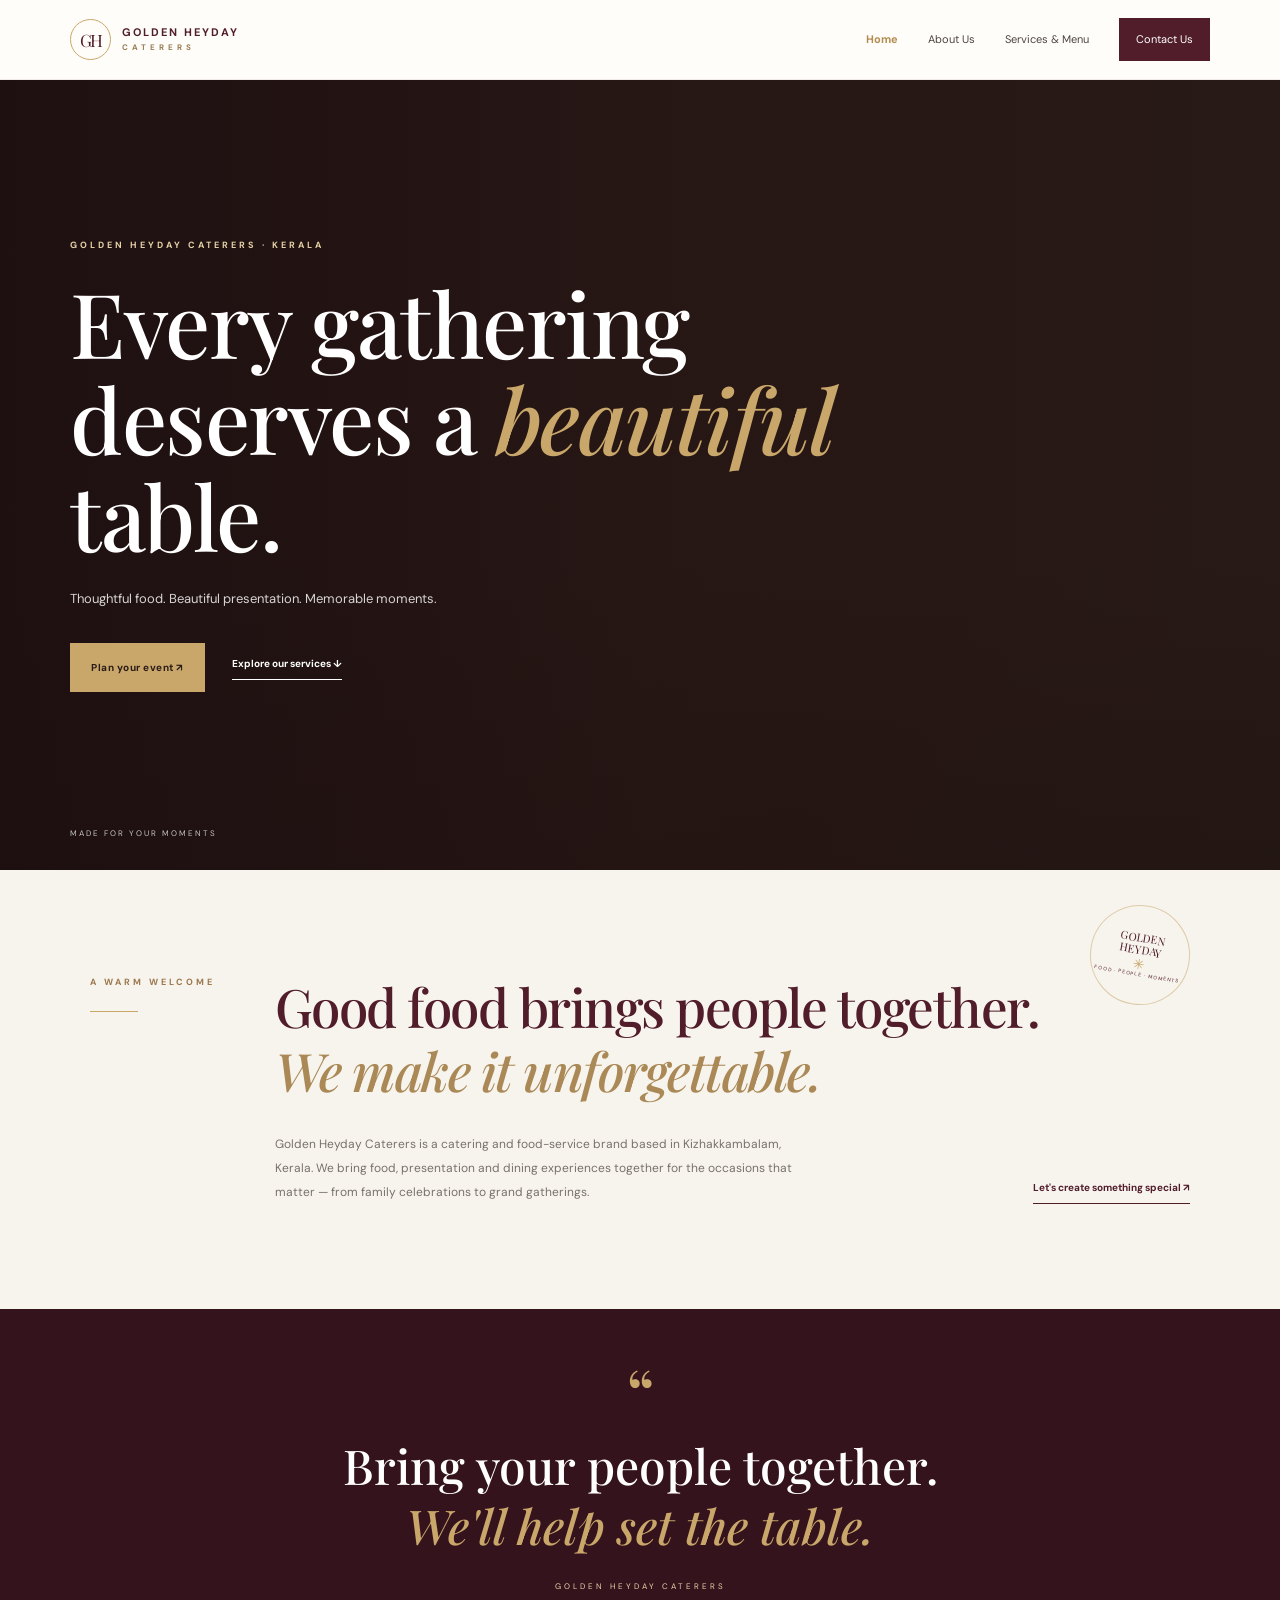
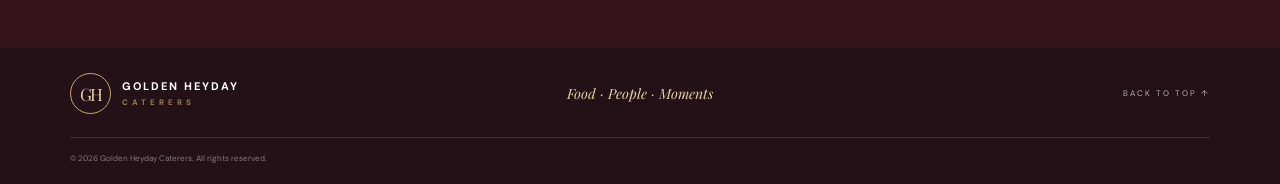
==== index.html @ 886fbc07 "project done" ====
<!DOCTYPE html>
<html lang="en">

<head>
    <meta charset="utf-8" />
    <meta content="width=device-width,initial-scale=1" name="viewport" />
    <meta content="Golden Heyday Caterers — catering for weddings, celebrations and corporate events across Kerala." name="description" />
    <title>Golden Heyday Caterers | Moments Made Memorable</title>
    <link href="https://fonts.googleapis.com" rel="preconnect" />
    <link href="https://fonts.googleapis.com/css2?family=DM+Sans:wght@400;500;600;700&amp;family=Playfair+Display:wght@500;600;700&amp;display=swap" rel="stylesheet" />
    <link href="style.css" rel="stylesheet" />
</head>

<body>

    <header class="header">

        <a class="brand" href="index.html">
            <span class="monogram">GH</span>
            <span>
                GOLDEN HEYDAY
                <small>CATERERS</small>
            </span>
        </a>

        <input id="navcheck" type="checkbox" />

        <label class="hamb" for="navcheck">
            <i></i>
            <i></i>
        </label>

        <nav>
            <a aria-current="page" href="index.html">Home</a>
            <a href="about.html">About Us</a>
            <a href="services.html">Services &amp; Menu</a>
            <a class="navcta" href="contact.html">Contact Us</a>
        </nav>

    </header>

    <main>

        <section class="hero" id="home">

            <div class="hero-overlay"></div>

            <div class="hero-content">

                <p class="eyebrow gold">
                    GOLDEN HEYDAY CATERERS · KERALA
                </p>

                <h1>
                    Every gathering
                    <br />
                    deserves a <em>beautiful</em>
                    <br />
                    table.
                </h1>

                <p class="hero-sub">
                    Thoughtful food. Beautiful presentation. Memorable moments.
                </p>

                <div class="actions">

                    <a class="btn goldbtn" href="contact.html">
                        Plan your event ↗
                    </a>

                    <a class="underlink" href="services.html">
                        Explore our services ↓
                    </a>

                </div>

            </div>

            <span class="hero-foot">
                MADE FOR YOUR MOMENTS
            </span>

        </section>

        <section class="intro section" id="about">

            <div>
                <p class="eyebrow">A WARM WELCOME</p>
                <span class="rule"></span>
            </div>

            <div>

                <h2>
                    Good food brings people together.
                    <br />
                    <em>We make it unforgettable.</em>
                </h2>

                <div class="intro-bottom">

                    <p>
                        Golden Heyday Caterers is a catering and food-service
                        brand based in Kizhakkambalam, Kerala. We bring food,
                        presentation and dining experiences together for the
                        occasions that matter — from family celebrations to
                        grand gatherings.
                    </p>

                    <a class="underlink darklink" href="contact.html">
                        Let's create something special ↗
                    </a>

                </div>

            </div>

            <div class="stamp">
                GOLDEN
                <br />
                HEYDAY
                <span>✳</span>
                <small>FOOD · PEOPLE · MOMENTS</small>
            </div>

        </section>

        <section class="quote">

            <b>“</b>

            <p>
                Bring your people together.
                <br />
                <em>We'll help set the table.</em>
            </p>

            <small>
                GOLDEN HEYDAY CATERERS
            </small>

        </section>

    </main>

    <footer>

        <a class="brand footerbrand" href="index.html">
            <span class="monogram">GH</span>
            <span>
                GOLDEN HEYDAY
                <small>CATERERS</small>
            </span>
        </a>

        <p>Food · People · Moments</p>

        <a class="top" href="index.html">
            BACK TO TOP ↑
        </a>

        <small class="copyright">
            © 2026 Golden Heyday Caterers. All rights reserved.
        </small>

    </footer>

</body>
</html>
---- style.css ----
:root {
    --wine: #511d2b;
    --dark: #35131d;
    --gold: #c9a76a;
    --pale: #e6d2a7;
    --ivory: #f7f4ee;
    --paper: #fffdf9;
    --ink: #292321;
    --muted: #79716b;
    --line: rgba(81, 29, 43, .16);
    --serif: "Playfair Display", Georgia, serif;
    --sans: "DM Sans", Arial, sans-serif;
}

* {
    box-sizing: border-box;
    margin: 0;
    padding: 0;
}

html {
    scroll-behavior: smooth;
    scroll-padding-top: 80px;
}

body {
    background: var(--paper);
    color: var(--ink);
    font-family: var(--sans);
    line-height: 1.65;
}

a {
    color: inherit;
    text-decoration: none;
}

.header {
    height: 80px;
    position: sticky;
    top: 0;
    z-index: 10;
    background: rgba(255, 253, 249, .96);
    backdrop-filter: blur(12px);
    border-bottom: 1px solid rgba(81, 29, 43, .08);
    display: flex;
    align-items: center;
    justify-content: space-between;
    padding: 0 5.5%;
}

.brand {
    display: flex;
    align-items: center;
    gap: 11px;
    color: var(--wine);
    font-size: 11px;
    font-weight: 700;
    letter-spacing: 2px;
    line-height: 1.2;
}

.brand small {
    display: block;
    font-size: 8px;
    letter-spacing: 4px;
    margin-top: 4px;
    color: #987b52;
}

.monogram {
    width: 41px;
    height: 41px;
    border: 1px solid var(--gold);
    border-radius: 50%;
    display: grid;
    place-items: center;
    font: 17px var(--serif);
    letter-spacing: -2px;
}

.header nav {
    display: flex;
    align-items: center;
    gap: 30px;
    font-size: 11px;
    color: #4d4541;
}

.header nav a:not(.navcta):hover {
    color: #b28c50;
}

.navcta {
    background: var(--wine);
    color: white;
    padding: 12px 17px;
    transition: .25s;
}

.navcta:hover {
    background: #713047;
    transform: translateY(-2px);
}

#navcheck,
.hamb {
    display: none;
}

.hero {
    height: min(790px, calc(100vh - 80px));
    min-height: 620px;
    position: relative;
    display: flex;
    align-items: center;
    color: white;
    background: #291b17 url("https://images.unsplash.com/photo-1511795409834-ef04bbd61622?auto=format&fit=crop&w=2000&q=85") center/cover no-repeat;
}

.hero-overlay {
    position: absolute;
    inset: 0;
    background: linear-gradient(90deg, rgba(28, 14, 16, .84), rgba(36, 18, 18, .55) 50%, rgba(26, 15, 14, .1)),
                linear-gradient(0deg, rgba(20, 12, 10, .25), transparent 40%);
}

.hero-content {
    position: relative;
    width: 89%;
    max-width: 1180px;
    margin: auto;
    padding-bottom: 20px;
}

.eyebrow {
    font-size: 9px;
    letter-spacing: 3px;
    font-weight: 700;
    color: #9b784d;
    margin-bottom: 21px;
}

.gold {
    color: var(--pale);
}

h1,
h2 {
    font-family: var(--serif);
    font-weight: 500;
    letter-spacing: -1.5px;
}

h1 {
    font-size: clamp(54px, 7vw, 91px);
    line-height: 1.08;
}

h1 em,
h2 em,
.quote em {
    color: var(--gold);
    font-weight: 500;
}

.hero-sub {
    margin-top: 24px;
    color: rgba(255, 255, 255, .82);
    font-size: 13px;
}

.actions {
    display: flex;
    align-items: center;
    gap: 27px;
    margin-top: 34px;
    flex-wrap: wrap;
}

.btn {
    display: inline-flex;
    align-items: center;
    justify-content: center;
    min-height: 49px;
    padding: 0 21px;
    font-size: 10px;
    font-weight: 700;
    letter-spacing: .5px;
    transition: .25s;
}

.btn:hover {
    transform: translateY(-3px);
}

.goldbtn {
    background: var(--gold);
    color: #291b17;
}

.goldbtn:hover {
    background: #dfc48e;
}

.underlink {
    display: inline-block;
    font-size: 10px;
    font-weight: 700;
    padding-bottom: 7px;
    border-bottom: 1px solid currentColor;
    transition: gap .25s;
}

.underlink:hover {
    letter-spacing: .5px;
}

.hero .underlink {
    color: white;
}

.darklink {
    color: var(--wine);
}

.hero-foot {
    position: absolute;
    bottom: 30px;
    left: 5.5%;
    font-size: 8px;
    letter-spacing: 2px;
    color: rgba(255, 255, 255, .75);
}

.section {
    padding: 105px max(7%, calc((100% - 1120px)/2));
}

.intro {
    display: grid;
    grid-template-columns: 155px 1fr;
    gap: 30px;
    background: var(--ivory);
    position: relative;
}

.rule {
    display: block;
    width: 48px;
    height: 1px;
    background: var(--gold);
}

h2 {
    font-size: clamp(35px, 4.2vw, 53px);
    line-height: 1.2;
    color: var(--wine);
}

.intro h2 em,
.section h2 em,
.menu h2 em,
.locations h2 em {
    color: #aa8956;
}

.intro-bottom {
    display: flex;
    align-items: flex-end;
    justify-content: space-between;
    gap: 45px;
    margin-top: 30px;
}

.intro-bottom p,
.locations > div > p:not(.eyebrow) {
    max-width: 520px;
    color: var(--muted);
    font-size: 12px;
    line-height: 2;
}

.intro-bottom .underlink {
    white-space: nowrap;
}

.stamp {
    position: absolute;
    right: 7%;
    top: 35px;
    width: 100px;
    height: 100px;
    border: 1px solid #c9a76a88;
    border-radius: 50%;
    display: grid;
    place-content: center;
    text-align: center;
    color: var(--wine);
    font: 11px/1.1 var(--serif);
    transform: rotate(10deg);
}

.stamp span {
    color: var(--gold);
    font-size: 14px;
}

.stamp small {
    font: 5px var(--sans);
    letter-spacing: 1px;
}

.split {
    display: grid;
    grid-template-columns: 1fr 1fr;
    min-height: 540px;
    background: var(--wine);
    color: white;
}

.split-photo {
    background: url("https://images.unsplash.com/photo-1555244162-803834f70033?auto=format&fit=crop&w=1200&q=85") center/cover;
}

.split-copy {
    align-self: center;
    padding: 85px clamp(40px, 8vw, 115px);
}

.split-copy h2,
.contact h2 {
    color: white;
    font-size: clamp(39px, 4.5vw, 57px);
}

.split-copy > p:not(.eyebrow),
.contact-inner > p:not(.eyebrow) {
    color: #ffffffb8;
    font-size: 12px;
    line-height: 2;
    max-width: 410px;
    margin: 23px 0 29px;
}

.outlinebtn {
    border: 1px solid #e6d2a7aa;
    color: white;
    background: transparent;
}

.outlinebtn:hover {
    background: var(--gold);
    color: var(--dark);
}

.section-head {
    display: flex;
    align-items: flex-end;
    justify-content: space-between;
    gap: 40px;
    margin-bottom: 45px;
}

.section-head > p {
    max-width: 300px;
    color: var(--muted);
    font-size: 11px;
    line-height: 2;
    padding-bottom: 7px;
}

.cards {
    display: grid;
    grid-template-columns: repeat(4, 1fr);
    gap: 13px;
}

.service {
    min-height: 370px;
    position: relative;
    overflow: hidden;
    color: white;
    background-size: cover;
    background-position: center;
    isolation: isolate;
    transition: transform .3s;
}

.service:before {
    content: "";
    position: absolute;
    inset: 0;
    z-index: -1;
    background: linear-gradient(0deg, rgba(30, 15, 16, .9), rgba(30, 15, 16, .04) 80%);
}

.service:hover {
    transform: translateY(-7px);
}

.wedding {
    background-image: url("https://images.unsplash.com/photo-1519741497674-611481863552?auto=format&fit=crop&w=700&q=80");
}

.family {
    background-image: url("https://images.unsplash.com/photo-1464366400600-7168b8af9bc3?auto=format&fit=crop&w=700&q=80");
}

.corporate {
    background-image: url("https://images.unsplash.com/photo-1511578314322-379afb476865?auto=format&fit=crop&w=700&q=80");
}

.kerala {
    background-image: url("https://images.unsplash.com/photo-1547592180-85f173990554?auto=format&fit=crop&w=700&q=80");
}

.service > span {
    position: absolute;
    top: 18px;
    left: 18px;
    font-size: 9px;
    letter-spacing: 2px;
    color: var(--pale);
}

.service > div {
    position: absolute;
    bottom: 20px;
    left: 20px;
    right: 18px;
}

.service small {
    font-size: 7px;
    letter-spacing: 2px;
    color: var(--pale);
}

.service h3 {
    font: 500 25px/1.15 var(--serif);
    margin-top: 8px;
}

.service a {
    position: absolute;
    right: 0;
    bottom: 0;
    width: 31px;
    height: 31px;
    border: 1px solid #ffffffaa;
    border-radius: 50%;
    display: grid;
    place-items: center;
}

.service a:hover {
    background: var(--gold);
    color: var(--wine);
}

.note {
    font-size: 9px;
    color: #948b83;
    line-height: 1.8;
    margin-top: 18px;
}

.menu {
    background: var(--ivory);
    display: grid;
    grid-template-columns: .92fr 1.08fr;
    gap: 8%;
    align-items: center;
}

.menu-photo {
    min-height: 630px;
    background: url("https://images.unsplash.com/photo-1547592180-85f173990554?auto=format&fit=crop&w=1100&q=85") center/cover;
}

.menu-copy > p:not(.eyebrow) {
    color: var(--muted);
    font-size: 11px;
    line-height: 2;
}

.menu-list {
    margin: 25px 0 12px;
    border-top: 1px solid var(--line);
}

.menu-list > div {
    display: grid;
    grid-template-columns: 30px 1fr;
    column-gap: 10px;
    padding: 13px 0;
    border-bottom: 1px solid var(--line);
}

.menu-list b {
    grid-row: span 2;
    color: #b18e58;
    font-size: 9px;
    padding-top: 3px;
}

.menu-list strong {
    color: var(--wine);
    font: 600 16px var(--serif);
}

.menu-list small {
    color: var(--muted);
    font-size: 9px;
    margin-top: 3px;
}

.menu-copy .underlink {
    margin-top: 18px;
}

.formats .section-head {
    margin-bottom: 32px;
}

.format-grid {
    display: grid;
    grid-template-columns: repeat(3, 1fr);
    border-block: 1px solid var(--line);
}

.format-grid article {
    padding: 32px 30px 35px 0;
}

.format-grid article + article {
    border-left: 1px solid var(--line);
    padding-left: 30px;
}

.format-grid span {
    color: var(--gold);
    font-size: 22px;
}

.format-grid h3 {
    font: 500 23px var(--serif);
    color: var(--wine);
    margin: 13px 0 8px;
}

.format-grid p {
    font-size: 10px;
    line-height: 1.9;
    color: var(--muted);
    max-width: 270px;
}

.quote {
    min-height: 330px;
    background: var(--dark);
    color: white;
    display: flex;
    flex-direction: column;
    justify-content: center;
    align-items: center;
    text-align: center;
    padding: 55px 20px;
}

.quote > b {
    font: 70px/.8 var(--serif);
    color: var(--gold);
}

.quote p {
    font: 500 clamp(31px, 4vw, 48px)/1.25 var(--serif);
    margin: 15px 0 25px;
}

.quote small {
    font-size: 8px;
    letter-spacing: 3px;
    color: var(--pale);
}

.locations {
    background: var(--ivory);
    display: grid;
    grid-template-columns: 1fr 1fr;
    gap: 12%;
    align-items: center;
}

.locations > div > p:not(.eyebrow) {
    margin: 22px 0;
}

.places {
    border-top: 1px solid var(--line);
}

.places > div {
    display: grid;
    grid-template-columns: 38px 1fr;
    padding: 16px 0;
    border-bottom: 1px solid var(--line);
}

.places b {
    grid-row: span 2;
    color: #b18e58;
    font-size: 9px;
    padding-top: 5px;
}

.places strong {
    font: 500 21px var(--serif);
    color: var(--wine);
}

.places small {
    font-size: 9px;
    color: var(--muted);
}

.faq-list {
    max-width: 850px;
    margin-left: auto;
    border-top: 1px solid var(--line);
}

details {
    border-bottom: 1px solid var(--line);
    padding: 0 5px;
}

summary {
    list-style: none;
    cursor: pointer;
    display: flex;
    justify-content: space-between;
    align-items: center;
    padding: 21px 0;
    color: var(--wine);
    font: 500 18px var(--serif);
}

summary::-webkit-details-marker {
    display: none;
}

summary span {
    color: #b18e58;
    font: 300 23px var(--sans);
    transition: transform .2s;
}

details[open] summary span {
    transform: rotate(45deg);
}

details p {
    max-width: 700px;
    padding: 0 35px 22px 0;
    color: var(--muted);
    font-size: 11px;
    line-height: 2;
}

.contact {
    background: linear-gradient(90deg, rgba(38, 13, 22, .94), rgba(38, 13, 22, .82)),
                url("https://images.unsplash.com/photo-1414235077428-338989a2e8c0?auto=format&fit=crop&w=1800&q=80") center/cover;
    padding: 100px 7% 70px;
    color: white;
}

.contact-inner {
    max-width: 1120px;
    margin: auto;
}

.contact h2 {
    font-size: clamp(48px, 6vw, 72px);
}

.contact-grid {
    display: grid;
    grid-template-columns: 1fr 1.5fr 1fr;
    gap: 30px;
    border-top: 1px solid #ffffff33;
    margin-top: 70px;
    padding-top: 23px;
}

.contact-grid div {
    display: flex;
    flex-direction: column;
    gap: 7px;
}

.contact-grid small {
    font-size: 8px;
    letter-spacing: 2px;
    color: var(--pale);
}

.contact-grid a {
    font-size: 11px;
    color: #ffffffdd;
    overflow-wrap: anywhere;
}

.contact-grid a:hover {
    color: var(--pale);
}

footer {
    background: #241117;
    color: #ffffffaa;
    padding: 25px 5.5% 18px;
    display: grid;
    grid-template-columns: 1fr 1fr 1fr;
    align-items: center;
    gap: 15px;
}

.footerbrand {
    color: white;
    width: max-content;
}

.footerbrand .monogram {
    color: var(--pale);
}

footer > p {
    text-align: center;
    font: italic 14px var(--serif);
    color: var(--pale);
}

.top {
    justify-self: end;
    font-size: 8px;
    letter-spacing: 2px;
}

.copyright {
    grid-column: 1/-1;
    border-top: 1px solid #ffffff20;
    padding-top: 14px;
    margin-top: 8px;
    font-size: 8px;
    color: #ffffff70;
}

@media (max-width: 900px) {

    .header nav {
        gap: 15px;
    }

    .section {
        padding: 82px 6%;
    }

    .cards {
        grid-template-columns: repeat(2, 1fr);
    }

    .service {
        min-height: 370px;
    }

    .menu {
        gap: 5%;
    }

    .menu-photo {
        min-height: 560px;
    }

    .stamp {
        display: none;
    }

}

@media (max-width: 680px) {

    .header {
        height: 70px;
        padding: 0 5%;
    }

    .monogram {
        width: 38px;
        height: 38px;
    }

    .hamb {
        display: flex;
        width: 34px;
        height: 34px;
        flex-direction: column;
        justify-content: center;
        gap: 6px;
        cursor: pointer;
    }

    .hamb i {
        height: 1px;
        width: 23px;
        background: var(--wine);
        transition: .2s;
    }

    #navcheck {
        display: block;
        position: absolute;
        opacity: 0;
        pointer-events: none;
    }

    .header nav {
        position: absolute;
        top: 69px;
        left: 0;
        right: 0;
        display: flex;
        flex-direction: column;
        align-items: stretch;
        gap: 0;
        padding: 0 6%;
        background: var(--paper);
        max-height: 0;
        overflow: hidden;
        transition: max-height .35s, padding .35s;
        box-shadow: 0 12px 18px #0000000c;
    }

    .header nav a {
        padding: 13px 0;
        border-bottom: 1px solid var(--line);
    }

    .header nav .navcta {
        text-align: center;
        margin: 12px 0 17px;
        padding: 13px;
    }

    #navcheck:checked ~ nav {
        max-height: 430px;
        padding-top: 8px;
    }

    #navcheck:checked + .hamb i:first-child {
        transform: translateY(3.5px) rotate(45deg);
    }

    #navcheck:checked + .hamb i:last-child {
        transform: translateY(-3.5px) rotate(-45deg);
    }

    .hero {
        height: 690px;
        min-height: 590px;
        background-position: 58% center;
    }

    .hero-overlay {
        background: linear-gradient(90deg, #1c0e10d9, #1c0e1066),
                    linear-gradient(0deg, #140c0a4d, transparent);
    }

    .hero-content {
        width: 88%;
    }

    h1 {
        font-size: clamp(48px, 13vw, 69px);
        letter-spacing: -1.5px;
    }

    .hero-sub {
        max-width: 290px;
        line-height: 1.8;
    }

    .actions {
        align-items: flex-start;
        flex-direction: column;
        gap: 19px;
    }

    .hero-foot {
        left: 6%;
        bottom: 23px;
    }

    .section {
        padding: 70px 7%;
    }

    .intro {
        display: block;
    }

    .intro > div:first-child {
        margin-bottom: 27px;
    }

    .intro h2,
    .section h2,
    .menu h2,
    .locations h2 {
        font-size: 37px;
    }

    .intro-bottom {
        display: block;
        margin-top: 22px;
    }

    .intro-bottom .underlink {
        margin-top: 20px;
    }

    .split {
        grid-template-columns: 1fr;
    }

    .split-photo {
        min-height: 300px;
    }

    .split-copy {
        padding: 60px 8%;
    }

    .section-head {
        display: block;
        margin-bottom: 30px;
    }

    .section-head > p {
        margin-top: 17px;
    }

    .cards {
        gap: 10px;
    }

    .service {
        min-height: 285px;
    }

    .service > div {
        left: 13px;
        bottom: 14px;
    }

    .service h3 {
        font-size: 20px;
    }

    .service small {
        font-size: 6px;
    }

    .menu {
        grid-template-columns: 1fr;
        gap: 35px;
    }

    .menu-photo {
        min-height: 330px;
    }

    .format-grid {
        grid-template-columns: 1fr;
    }

    .format-grid article,
    .format-grid article + article {
        padding: 24px 0;
        border-left: 0;
    }

    .format-grid article + article {
        border-top: 1px solid var(--line);
    }

    .locations {
        grid-template-columns: 1fr;
        gap: 35px;
    }

    summary {
        font-size: 16px;
    }

    .contact {
        padding: 72px 7% 52px;
    }

    .contact-grid {
        grid-template-columns: 1fr;
        gap: 18px;
        margin-top: 45px;
    }

    footer {
        grid-template-columns: 1fr 1fr;
        padding: 22px 6% 17px;
    }

    footer > p {
        display: none;
    }

    .top {
        grid-column: 2;
        grid-row: 1;
    }

    .copyright {
        grid-column: 1/-1;
    }

}

@media (max-width: 390px) {

    .service {
        min-height: 245px;
    }

    .service h3 {
        font-size: 18px;
    }

    .btn {
        padding: 0 15px;
    }

}

.page-banner {
    background: linear-gradient(90deg, rgba(38, 13, 22, .91), rgba(38, 13, 22, .67)),
                url("https://images.unsplash.com/photo-1511795409834-ef04bbd61622?auto=format&fit=crop&w=1800&q=80") center/cover;
    min-height: 310px;
    display: flex;
    align-items: center;
    padding: 65px 7%;
    color: white;
}

.page-banner h1 {
    font-size: clamp(43px, 6vw, 70px);
}

.page-banner p:last-child {
    max-width: 580px;
    font-size: 13px;
    color: #ffffffd0;
    margin-top: 15px;
}

.header nav a[aria-current="page"] {
    color: #b28c50;
    font-weight: 700;
}

.page-banner .eyebrow {
    color: var(--pale);
}
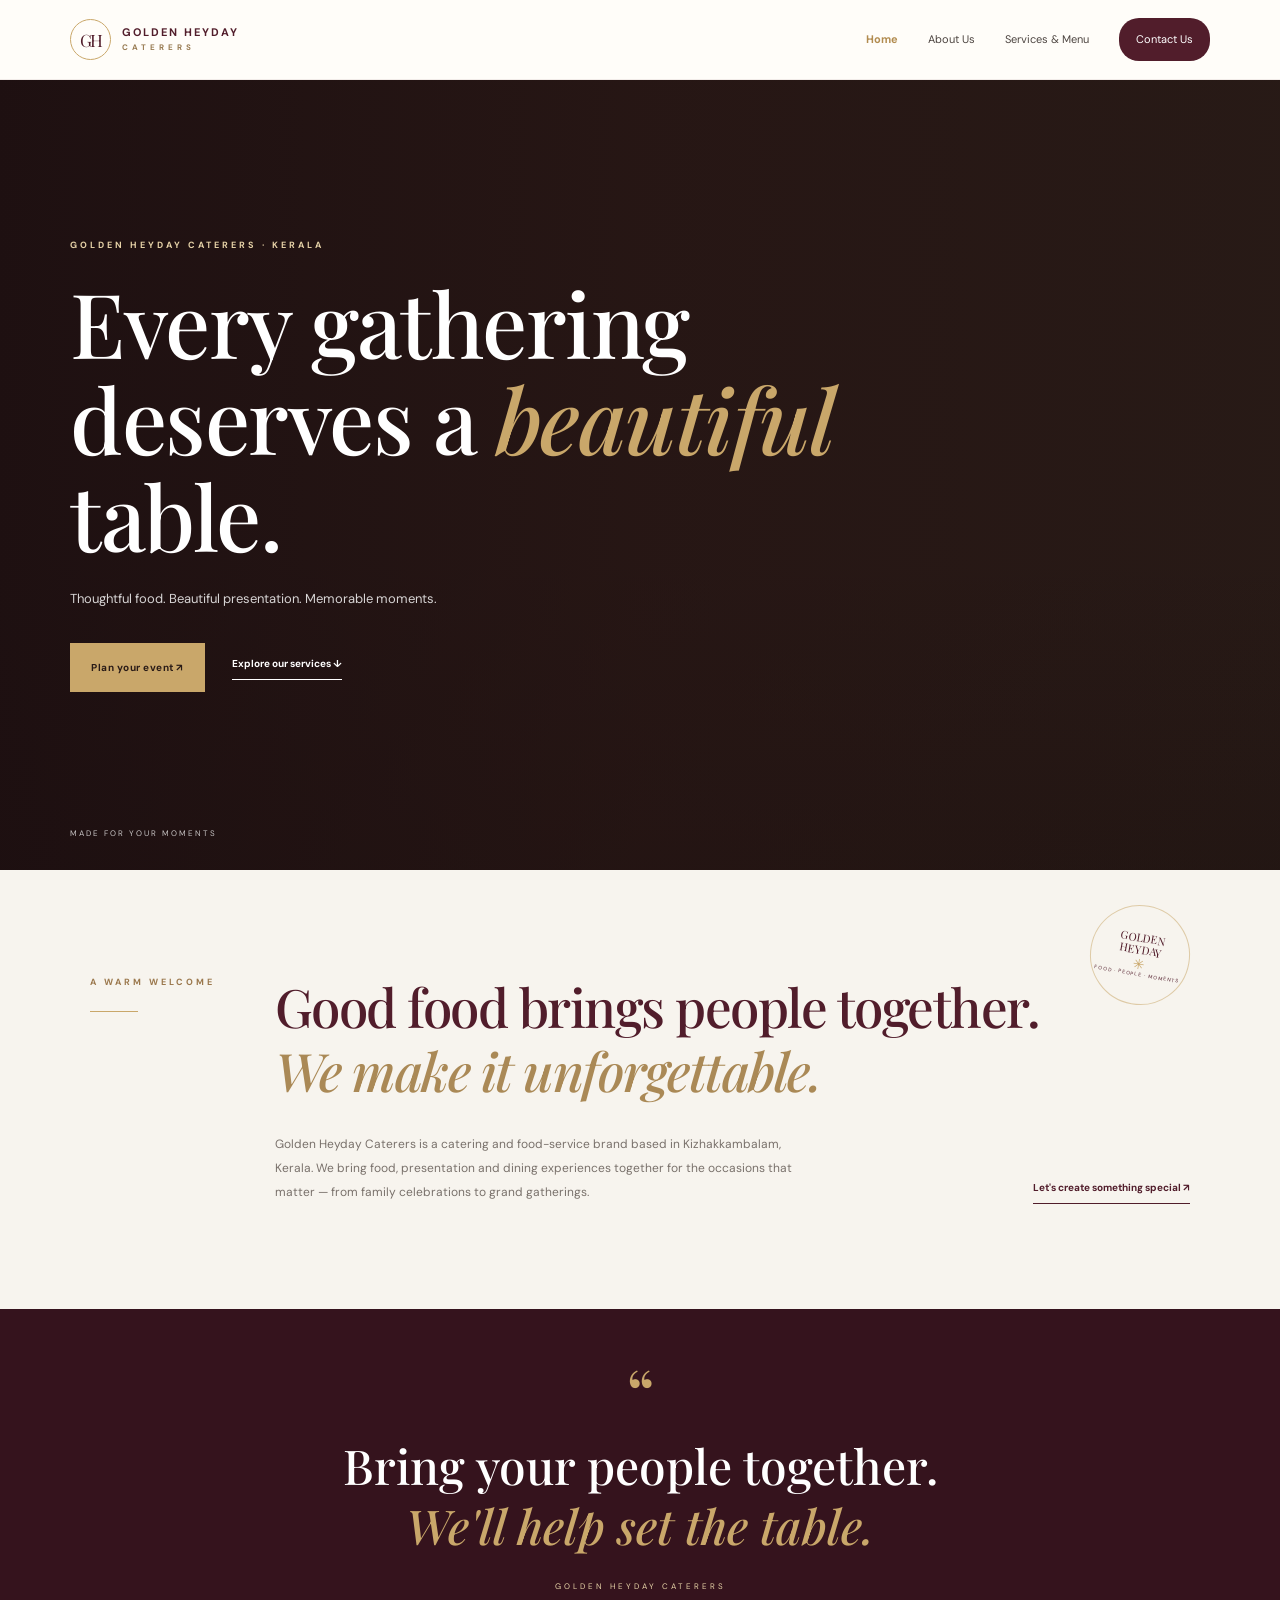
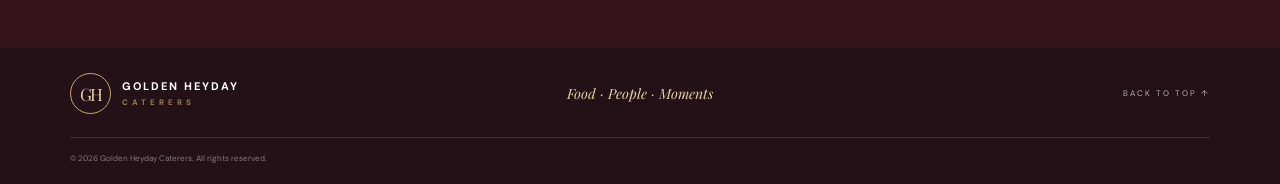
==== commit f6f2c0aa: "project updted again" ====
--- a/index.html
+++ b/index.html
@@ -10,6 +10,7 @@
     <link href="https://fonts.googleapis.com" rel="preconnect" />
     <link href="https://fonts.googleapis.com/css2?family=DM+Sans:wght@400;500;600;700&amp;family=Playfair+Display:wght@500;600;700&amp;display=swap" rel="stylesheet" />
     <link href="style.css" rel="stylesheet" />
+    <link rel="icon" type="image/png" href="favicon.png">
 </head>
 
 <body>
--- a/style.css
+++ b/style.css
@@ -89,7 +89,8 @@
 }
 
 .header nav a:not(.navcta):hover {
-    color: #b28c50;
+    color: #631125;
+    cursor: pointer;
 }
 
 .navcta {
@@ -97,11 +98,12 @@
     color: white;
     padding: 12px 17px;
     transition: .25s;
+    border-radius: 20px;
 }
 
 .navcta:hover {
     background: #713047;
-    transform: translateY(-2px);
+    transform: translateY(2px);
 }
 
 #navcheck,
